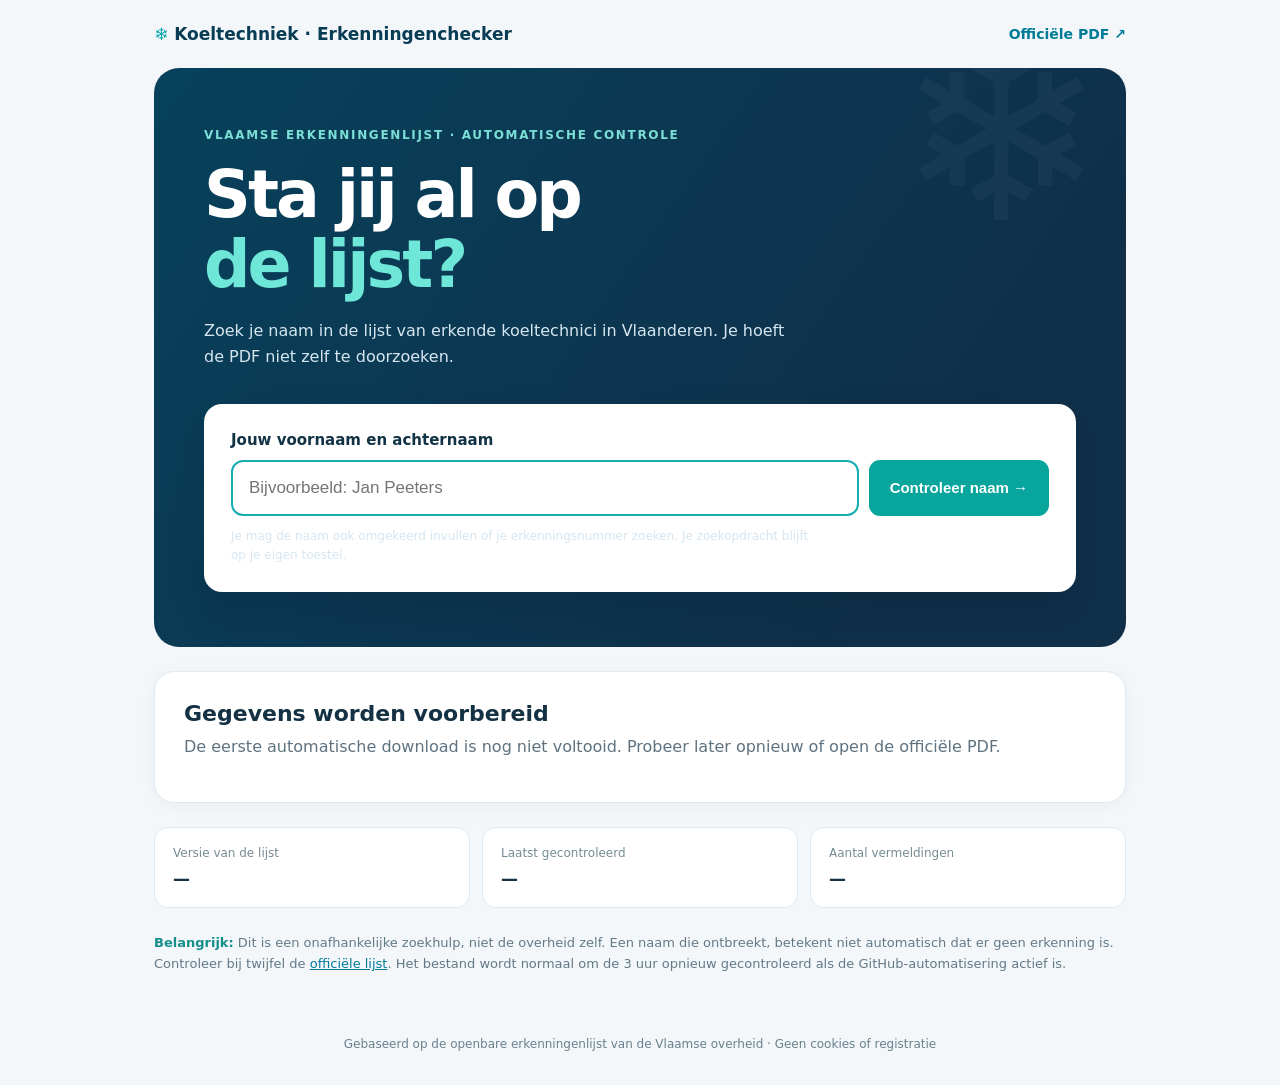
==== erkende-koeltechnici/index.html @ f924de02 "Voeg onafhankelijke erkenningenchecker toe zonder bestaande quiz te wijzigen" ====
<!doctype html>
<html lang="nl">
<head>
<meta charset="utf-8">
<meta name="viewport" content="width=device-width,initial-scale=1">
<meta name="theme-color" content="#083d55">
<meta name="description" content="Controleer of je naam al voorkomt in de officiële Vlaamse lijst van erkende koeltechnici.">
<title>Sta ik op de lijst? | Koeltechnici Vlaanderen</title>
<style>
:root{font-family:Inter,ui-sans-serif,system-ui,-apple-system,"Segoe UI",sans-serif;color:#143244;background:#f3f7fa}*{box-sizing:border-box}body{margin:0}a{color:#007b97}header{max-width:1020px;margin:auto;display:flex;align-items:center;justify-content:space-between;padding:24px}header .brand{font-weight:850;color:#073c54;font-size:17px}header .brand span{color:#08a6af}.source-link{font-size:14px;font-weight:650;text-decoration:none}main{max-width:1020px;margin:auto;padding:0 24px 38px}.hero{border-radius:25px;background:linear-gradient(125deg,#07415b,#102f49 80%);color:#fff;padding:60px 50px 55px;position:relative;overflow:hidden}.hero:after{content:"❄";position:absolute;font-size:250px;color:#ffffff09;top:-80px;right:20px;pointer-events:none}.tag{font-size:12px;font-weight:850;letter-spacing:.14em;text-transform:uppercase;color:#7bdfd5}.hero h1{font-size:clamp(38px,6vw,65px);line-height:1.08;letter-spacing:-.045em;margin:18px 0}.hero h1 em{font-style:normal;color:#6ee6d8}.hero p{line-height:1.6;font-size:16px;max-width:590px;color:#d6e6f0}.search-box{background:#fff;color:#123345;border-radius:18px;padding:27px;margin-top:34px;box-shadow:0 18px 36px #00192d2e;position:relative;z-index:1}label{display:block;font-size:15px;font-weight:800;margin-bottom:11px}.form-row{display:flex;gap:10px}input{min-width:0;flex:1;padding:17px;border:1.5px solid #d0dce2;border-radius:11px;font-size:17px;outline-color:#16aeb3}button{cursor:pointer;background:#08a59d;color:white;font-weight:800;border:none;border-radius:11px;padding:16px 21px;font-size:15px}button:hover{background:#078b84}.hint{color:#657c88;font-size:12px!important;margin:11px 0 0!important}.result{background:#fff;border:1px solid #e1eaf0;border-radius:20px;margin:24px 0;padding:29px;min-height:132px;box-shadow:0 3px 18px #0a36520a}.result h2{margin:0 0 9px;font-size:22px}.result p{color:#5e7280;margin:4px 0 12px;line-height:1.5}.result.found{border-left:7px solid #1aa575}.result.missing{border-left:7px solid #e8a645}.result.partial{border-left:7px solid #419fc0}.person{display:flex;flex-wrap:wrap;gap:8px;justify-content:space-between;align-items:center;border-top:1px solid #e9eff2;padding:14px 0}.person strong{display:block;color:#193d52}.person small{color:#536c78}.person a{font-size:13px;font-weight:700}.meta{display:grid;grid-template-columns:repeat(3,1fr);gap:12px;margin-top:22px}.meta article{border:1px solid #e1e9ee;border-radius:14px;background:#fff;padding:18px}.meta span{display:block;color:#768b94;font-size:12px;margin-bottom:9px}.meta strong{font-size:17px;overflow-wrap:anywhere}.notice{line-height:1.65;color:#637986;font-size:13px;margin:24px 0}footer{padding:0 24px 34px;text-align:center;color:#69808c;font-size:12px}.label{font-weight:700;color:#158e8a}.error{color:#bd4d24}@media(max-width:700px){header{padding:18px 17px}main{padding:0 12px 24px}.hero{padding:38px 21px;border-radius:20px}.form-row{flex-direction:column}.search-box{padding:20px}.result{padding:23px 18px}.meta{grid-template-columns:1fr}.meta article{padding:15px}.hero:after{font-size:150px;top:-10px;right:-25px}}
</style>
<script defer src="./data.js"></script>
</head>
<body>
<header><div class="brand"><span>❄</span> Koeltechniek · Erkenningenchecker</div><a class="source-link" href="https://erkenningen.omgeving.vlaanderen.be/erk-services/ws/rest/dataset/lijst/technici_koeltechniek.pdf" target="_blank" rel="noopener">Officiële PDF ↗</a></header>
<main>
<section class="hero">
<div class="tag">Vlaamse erkenningenlijst · Automatische controle</div>
<h1>Sta jij al op<br><em>de lijst?</em></h1>
<p>Zoek je naam in de lijst van erkende koeltechnici in Vlaanderen. Je hoeft de PDF niet zelf te doorzoeken.</p>
<form class="search-box" id="zoekform">
<label for="naam">Jouw voornaam en achternaam</label>
<div class="form-row"><input id="naam" type="search" placeholder="Bijvoorbeeld: Jan Peeters" autocomplete="name" autofocus><button type="submit">Controleer naam →</button></div>
<p class="hint">Je mag de naam ook omgekeerd invullen of je erkenningsnummer zoeken. Je zoekopdracht blijft op je eigen toestel.</p>
</form>
</section>
<section id="result" class="result" aria-live="polite"><h2>Zoek je naam hierboven</h2><p>De website toont een exacte overeenkomst, mogelijke namen of dat je naam nog niet in de gepubliceerde lijst staat.</p></section>
<div class="meta"><article><span>Versie van de lijst</span><strong id="versie">—</strong></article><article><span>Laatst gecontroleerd</span><strong id="checked">—</strong></article><article><span>Aantal vermeldingen</span><strong id="aantal">—</strong></article></div>
<p class="notice"><span class="label">Belangrijk:</span> Dit is een onafhankelijke zoekhulp, niet de overheid zelf. Een naam die ontbreekt, betekent niet automatisch dat er geen erkenning is. Controleer bij twijfel de <a href="https://erkenningen.omgeving.vlaanderen.be/erk-services/ws/rest/dataset/lijst/technici_koeltechniek.pdf" target="_blank" rel="noopener">officiële lijst</a>. Het bestand wordt normaal om de 3 uur opnieuw gecontroleerd als de GitHub-automatisering actief is.</p>
</main>
<footer>Gebaseerd op de openbare erkenningenlijst van de Vlaamse overheid · Geen cookies of registratie</footer>
<script>
(function(){
const src="https://erkenningen.omgeving.vlaanderen.be/erk-services/ws/rest/dataset/lijst/technici_koeltechniek.pdf";
const data=window.KOEL_DATA, output=document.getElementById("result"), input=document.getElementById("naam");
const normalize=s=>String(s||"").normalize("NFD").replace(/[\u0300-\u036f]/g,"").replace(/[’']/g,"").toUpperCase().replace(/[^A-Z0-9]+/g," ").trim().replace(/\s+/g," ");
const key=s=>normalize(s).split(" ").sort().join("|");
const esc=s=>String(s).replace(/[&<>"']/g,c=>({"&":"&amp;","<":"&lt;",">":"&gt;",'"':"&quot;","'":"&#39;"}[c]));
const records=(data&&Array.isArray(data.personen)?data.personen:[]).map(p=>({n:p[0],e:p[1],p:p[2],k:key(p[0]),t:normalize(p[0]),id:normalize(p[1])}));
if(data){document.getElementById("versie").textContent=data.versie;document.getElementById("checked").textContent=data.gecontroleerd_op?new Date(data.gecontroleerd_op).toLocaleString("nl-BE"):"—";document.getElementById("aantal").textContent=records.length.toLocaleString("nl-BE")}
else{output.innerHTML='<h2>Gegevens worden voorbereid</h2><p>De eerste automatische download is nog niet voltooid. Probeer later opnieuw of open de officiële PDF.</p>';}
function card(x){return '<div class="person"><div><strong>'+esc(x.n)+'</strong><small>Erkenningsnummer: '+esc(x.e)+'</small></div><a href="'+src+'#page='+Number(x.p)+'" target="_blank" rel="noopener">Bekijk PDF-pagina '+Number(x.p)+' ↗</a></div>'}
function search(){
if(!data)return;
const raw=input.value.trim(),q=normalize(raw);
if(q.length<2){output.className="result";output.innerHTML="<h2>Zoek je naam hierboven</h2><p>Vul minstens twee letters in.</p>";return}
const exact=records.filter(x=>x.k===key(raw)||x.id===q);
if(exact.length){output.className="result found";output.innerHTML="<h2>✓ Naam gevonden op de lijst!</h2><p>"+exact.length+" exacte "+(exact.length===1?"vermelding":"vermeldingen")+". Controleer het erkenningsnummer om zeker te zijn dat het over jou gaat.</p>"+exact.slice(0,30).map(card).join("");return}
const ts=q.split(" ");
const candidates=records.filter(x=>x.t.includes(q)||x.id.includes(q)||ts.every(t=>x.t.split(" ").some(n=>n.startsWith(t))));
if(candidates.length){output.className="result partial";output.innerHTML="<h2>Geen exacte overeenkomst</h2><p>Wel "+candidates.length+" mogelijke vermeldingen. Vul je volledige naam in voor een exacte controle.</p>"+candidates.slice(0,12).map(card).join("");return}
output.className="result missing";output.innerHTML="<h2>Naam niet gevonden</h2><p>Geen vermelding van <strong>"+esc(raw)+"</strong> in de laatst gecontroleerde lijst. Misschien heeft de overheid de lijst nog niet bijgewerkt.</p>"
}
document.getElementById("zoekform").addEventListener("submit",e=>{e.preventDefault();search();output.scrollIntoView({behavior:"smooth",block:"nearest"})});
input.addEventListener("input",search);
})();
</script>
</body></html>
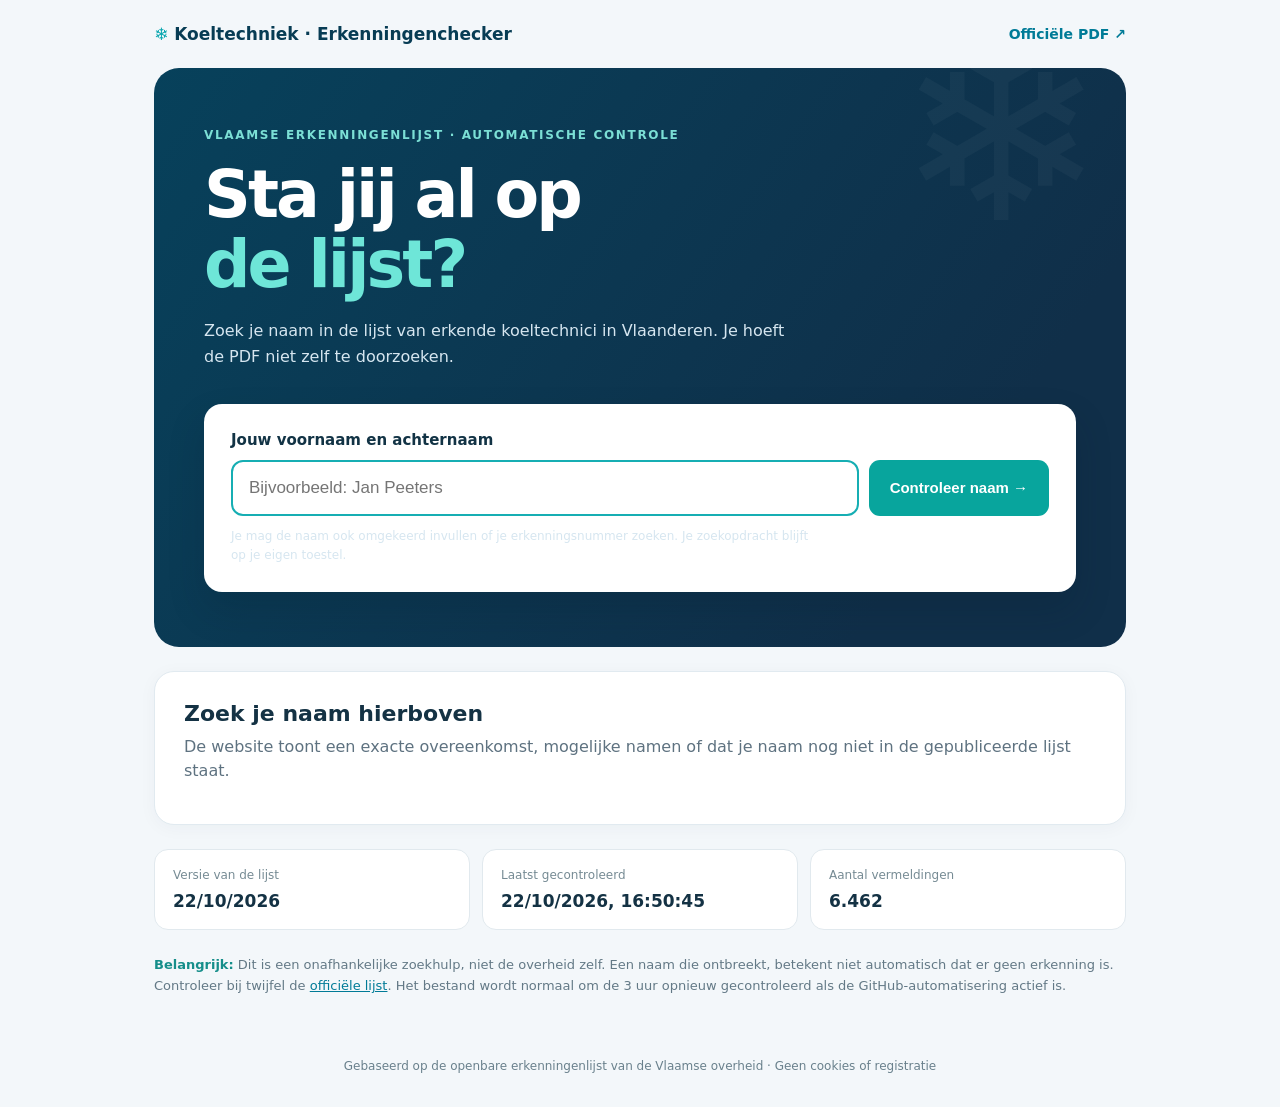
==== commit 170e2f68: "Zorg dat zoekgegevens geladen worden voordat zoekfunctie start" ====
--- a/erkende-koeltechnici/index.html
+++ b/erkende-koeltechnici/index.html
@@ -9,7 +9,7 @@
 <style>
 :root{font-family:Inter,ui-sans-serif,system-ui,-apple-system,"Segoe UI",sans-serif;color:#143244;background:#f3f7fa}*{box-sizing:border-box}body{margin:0}a{color:#007b97}header{max-width:1020px;margin:auto;display:flex;align-items:center;justify-content:space-between;padding:24px}header .brand{font-weight:850;color:#073c54;font-size:17px}header .brand span{color:#08a6af}.source-link{font-size:14px;font-weight:650;text-decoration:none}main{max-width:1020px;margin:auto;padding:0 24px 38px}.hero{border-radius:25px;background:linear-gradient(125deg,#07415b,#102f49 80%);color:#fff;padding:60px 50px 55px;position:relative;overflow:hidden}.hero:after{content:"❄";position:absolute;font-size:250px;color:#ffffff09;top:-80px;right:20px;pointer-events:none}.tag{font-size:12px;font-weight:850;letter-spacing:.14em;text-transform:uppercase;color:#7bdfd5}.hero h1{font-size:clamp(38px,6vw,65px);line-height:1.08;letter-spacing:-.045em;margin:18px 0}.hero h1 em{font-style:normal;color:#6ee6d8}.hero p{line-height:1.6;font-size:16px;max-width:590px;color:#d6e6f0}.search-box{background:#fff;color:#123345;border-radius:18px;padding:27px;margin-top:34px;box-shadow:0 18px 36px #00192d2e;position:relative;z-index:1}label{display:block;font-size:15px;font-weight:800;margin-bottom:11px}.form-row{display:flex;gap:10px}input{min-width:0;flex:1;padding:17px;border:1.5px solid #d0dce2;border-radius:11px;font-size:17px;outline-color:#16aeb3}button{cursor:pointer;background:#08a59d;color:white;font-weight:800;border:none;border-radius:11px;padding:16px 21px;font-size:15px}button:hover{background:#078b84}.hint{color:#657c88;font-size:12px!important;margin:11px 0 0!important}.result{background:#fff;border:1px solid #e1eaf0;border-radius:20px;margin:24px 0;padding:29px;min-height:132px;box-shadow:0 3px 18px #0a36520a}.result h2{margin:0 0 9px;font-size:22px}.result p{color:#5e7280;margin:4px 0 12px;line-height:1.5}.result.found{border-left:7px solid #1aa575}.result.missing{border-left:7px solid #e8a645}.result.partial{border-left:7px solid #419fc0}.person{display:flex;flex-wrap:wrap;gap:8px;justify-content:space-between;align-items:center;border-top:1px solid #e9eff2;padding:14px 0}.person strong{display:block;color:#193d52}.person small{color:#536c78}.person a{font-size:13px;font-weight:700}.meta{display:grid;grid-template-columns:repeat(3,1fr);gap:12px;margin-top:22px}.meta article{border:1px solid #e1e9ee;border-radius:14px;background:#fff;padding:18px}.meta span{display:block;color:#768b94;font-size:12px;margin-bottom:9px}.meta strong{font-size:17px;overflow-wrap:anywhere}.notice{line-height:1.65;color:#637986;font-size:13px;margin:24px 0}footer{padding:0 24px 34px;text-align:center;color:#69808c;font-size:12px}.label{font-weight:700;color:#158e8a}.error{color:#bd4d24}@media(max-width:700px){header{padding:18px 17px}main{padding:0 12px 24px}.hero{padding:38px 21px;border-radius:20px}.form-row{flex-direction:column}.search-box{padding:20px}.result{padding:23px 18px}.meta{grid-template-columns:1fr}.meta article{padding:15px}.hero:after{font-size:150px;top:-10px;right:-25px}}
 </style>
-<script defer src="./data.js"></script>
+<script src="./data.js"></script>
 </head>
 <body>
 <header><div class="brand"><span>❄</span> Koeltechniek · Erkenningenchecker</div><a class="source-link" href="https://erkenningen.omgeving.vlaanderen.be/erk-services/ws/rest/dataset/lijst/technici_koeltechniek.pdf" target="_blank" rel="noopener">Officiële PDF ↗</a></header>
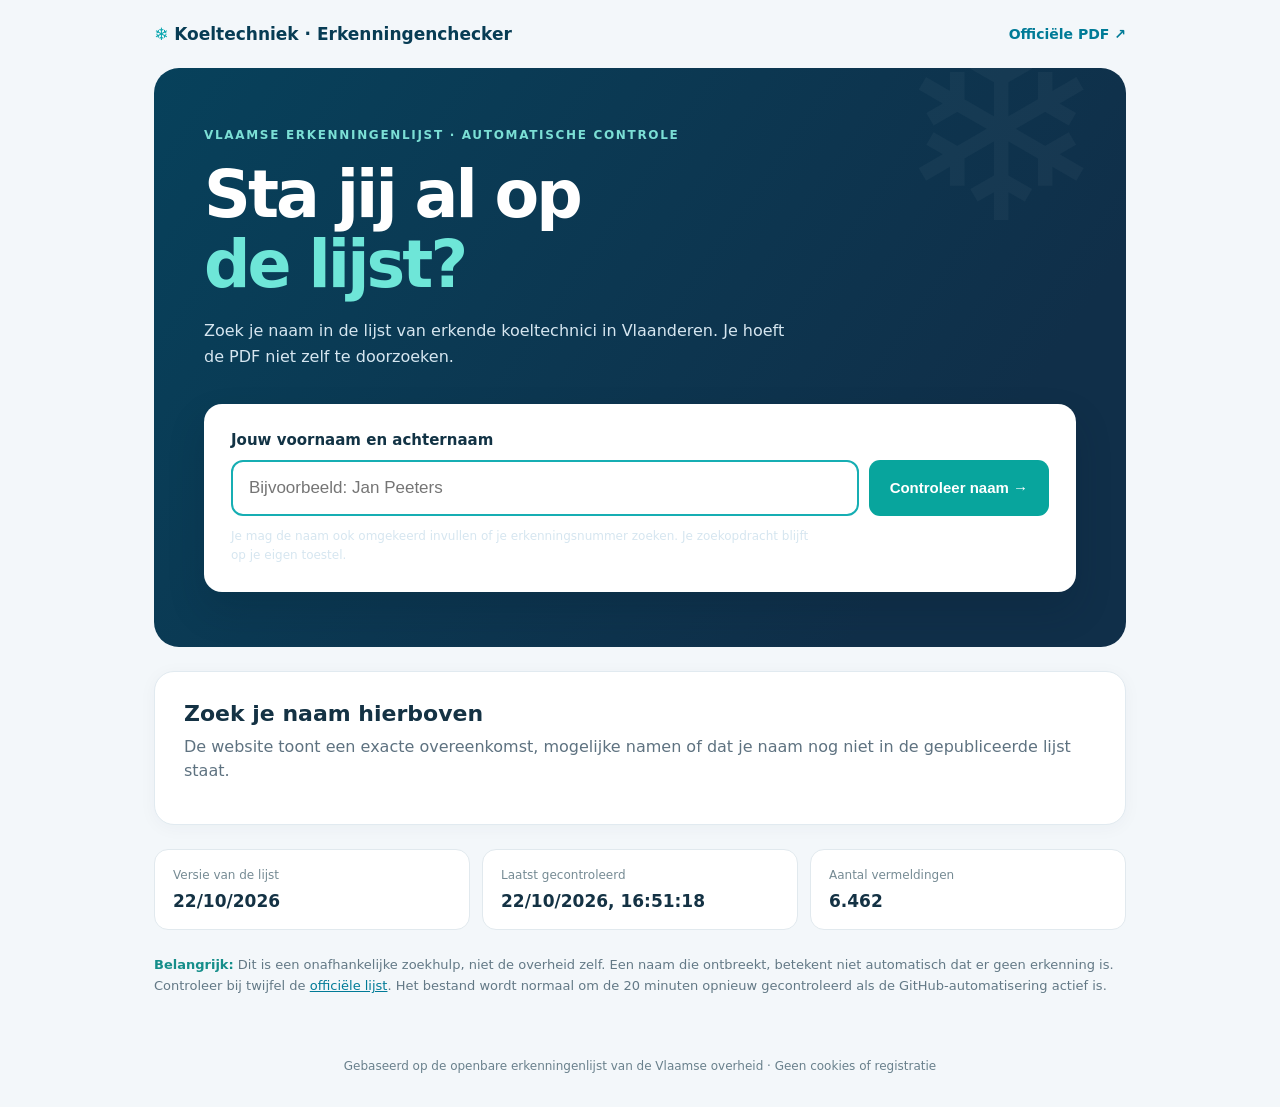
==== commit c7e0d664: "Toon alle overeenkomende namen en vernieuw een open tab om de 20 minuten" ====
--- a/erkende-koeltechnici/index.html
+++ b/erkende-koeltechnici/index.html
@@ -26,17 +26,17 @@
 </section>
 <section id="result" class="result" aria-live="polite"><h2>Zoek je naam hierboven</h2><p>De website toont een exacte overeenkomst, mogelijke namen of dat je naam nog niet in de gepubliceerde lijst staat.</p></section>
 <div class="meta"><article><span>Versie van de lijst</span><strong id="versie">—</strong></article><article><span>Laatst gecontroleerd</span><strong id="checked">—</strong></article><article><span>Aantal vermeldingen</span><strong id="aantal">—</strong></article></div>
-<p class="notice"><span class="label">Belangrijk:</span> Dit is een onafhankelijke zoekhulp, niet de overheid zelf. Een naam die ontbreekt, betekent niet automatisch dat er geen erkenning is. Controleer bij twijfel de <a href="https://erkenningen.omgeving.vlaanderen.be/erk-services/ws/rest/dataset/lijst/technici_koeltechniek.pdf" target="_blank" rel="noopener">officiële lijst</a>. Het bestand wordt normaal om de 3 uur opnieuw gecontroleerd als de GitHub-automatisering actief is.</p>
+<p class="notice"><span class="label">Belangrijk:</span> Dit is een onafhankelijke zoekhulp, niet de overheid zelf. Een naam die ontbreekt, betekent niet automatisch dat er geen erkenning is. Controleer bij twijfel de <a href="https://erkenningen.omgeving.vlaanderen.be/erk-services/ws/rest/dataset/lijst/technici_koeltechniek.pdf" target="_blank" rel="noopener">officiële lijst</a>. Het bestand wordt normaal om de 20 minuten opnieuw gecontroleerd als de GitHub-automatisering actief is.</p>
 </main>
 <footer>Gebaseerd op de openbare erkenningenlijst van de Vlaamse overheid · Geen cookies of registratie</footer>
 <script>
 (function(){
 const src="https://erkenningen.omgeving.vlaanderen.be/erk-services/ws/rest/dataset/lijst/technici_koeltechniek.pdf";
-const data=window.KOEL_DATA, output=document.getElementById("result"), input=document.getElementById("naam");
+let data=window.KOEL_DATA;const output=document.getElementById("result"), input=document.getElementById("naam");
 const normalize=s=>String(s||"").normalize("NFD").replace(/[\u0300-\u036f]/g,"").replace(/[’']/g,"").toUpperCase().replace(/[^A-Z0-9]+/g," ").trim().replace(/\s+/g," ");
 const key=s=>normalize(s).split(" ").sort().join("|");
 const esc=s=>String(s).replace(/[&<>"']/g,c=>({"&":"&amp;","<":"&lt;",">":"&gt;",'"':"&quot;","'":"&#39;"}[c]));
-const records=(data&&Array.isArray(data.personen)?data.personen:[]).map(p=>({n:p[0],e:p[1],p:p[2],k:key(p[0]),t:normalize(p[0]),id:normalize(p[1])}));
+let records=(data&&Array.isArray(data.personen)?data.personen:[]).map(p=>({n:p[0],e:p[1],p:p[2],k:key(p[0]),t:normalize(p[0]),id:normalize(p[1])}));
 if(data){document.getElementById("versie").textContent=data.versie;document.getElementById("checked").textContent=data.gecontroleerd_op?new Date(data.gecontroleerd_op).toLocaleString("nl-BE"):"—";document.getElementById("aantal").textContent=records.length.toLocaleString("nl-BE")}
 else{output.innerHTML='<h2>Gegevens worden voorbereid</h2><p>De eerste automatische download is nog niet voltooid. Probeer later opnieuw of open de officiële PDF.</p>';}
 function card(x){return '<div class="person"><div><strong>'+esc(x.n)+'</strong><small>Erkenningsnummer: '+esc(x.e)+'</small></div><a href="'+src+'#page='+Number(x.p)+'" target="_blank" rel="noopener">Bekijk PDF-pagina '+Number(x.p)+' ↗</a></div>'}
@@ -45,14 +45,33 @@
 const raw=input.value.trim(),q=normalize(raw);
 if(q.length<2){output.className="result";output.innerHTML="<h2>Zoek je naam hierboven</h2><p>Vul minstens twee letters in.</p>";return}
 const exact=records.filter(x=>x.k===key(raw)||x.id===q);
-if(exact.length){output.className="result found";output.innerHTML="<h2>✓ Naam gevonden op de lijst!</h2><p>"+exact.length+" exacte "+(exact.length===1?"vermelding":"vermeldingen")+". Controleer het erkenningsnummer om zeker te zijn dat het over jou gaat.</p>"+exact.slice(0,30).map(card).join("");return}
+if(exact.length){output.className="result found";output.innerHTML="<h2>✓ Naam gevonden op de lijst!</h2><p>"+exact.length+" exacte "+(exact.length===1?"vermelding":"vermeldingen")+". Controleer het erkenningsnummer om zeker te zijn dat het over jou gaat.</p>"+exact.map(card).join("");return}
 const ts=q.split(" ");
 const candidates=records.filter(x=>x.t.includes(q)||x.id.includes(q)||ts.every(t=>x.t.split(" ").some(n=>n.startsWith(t))));
-if(candidates.length){output.className="result partial";output.innerHTML="<h2>Geen exacte overeenkomst</h2><p>Wel "+candidates.length+" mogelijke vermeldingen. Vul je volledige naam in voor een exacte controle.</p>"+candidates.slice(0,12).map(card).join("");return}
+if(candidates.length){output.className="result partial";output.innerHTML="<h2>Geen exacte overeenkomst</h2><p>Wel "+candidates.length+" mogelijke vermeldingen. Vul je volledige naam in voor een exacte controle.</p>"+candidates.map(card).join("");return}
 output.className="result missing";output.innerHTML="<h2>Naam niet gevonden</h2><p>Geen vermelding van <strong>"+esc(raw)+"</strong> in de laatst gecontroleerde lijst. Misschien heeft de overheid de lijst nog niet bijgewerkt.</p>"
 }
 document.getElementById("zoekform").addEventListener("submit",e=>{e.preventDefault();search();output.scrollIntoView({behavior:"smooth",block:"nearest"})});
 input.addEventListener("input",search);
+// Vernieuw de lijst in een open tab om de 20 minuten, zonder de ingevulde naam kwijt te raken.
+setInterval(()=>{
+ const el=document.createElement("script");
+ el.src="./data.js?vernieuwd="+Date.now();
+ el.onload=()=>{
+  const next=window.KOEL_DATA;
+  if(next&&Array.isArray(next.personen)){
+   data=next;
+   records=next.personen.map(p=>({n:p[0],e:p[1],p:p[2],k:key(p[0]),t:normalize(p[0]),id:normalize(p[1])}));
+   document.getElementById("versie").textContent=next.versie;
+   document.getElementById("checked").textContent=next.gecontroleerd_op?new Date(next.gecontroleerd_op).toLocaleString("nl-BE"):"—";
+   document.getElementById("aantal").textContent=records.length.toLocaleString("nl-BE");
+   if(input.value.trim().length>=2)search();
+  }
+  el.remove();
+ };
+ el.onerror=()=>el.remove();
+ document.head.appendChild(el);
+},20*60*1000);
 })();
 </script>
 </body></html>
